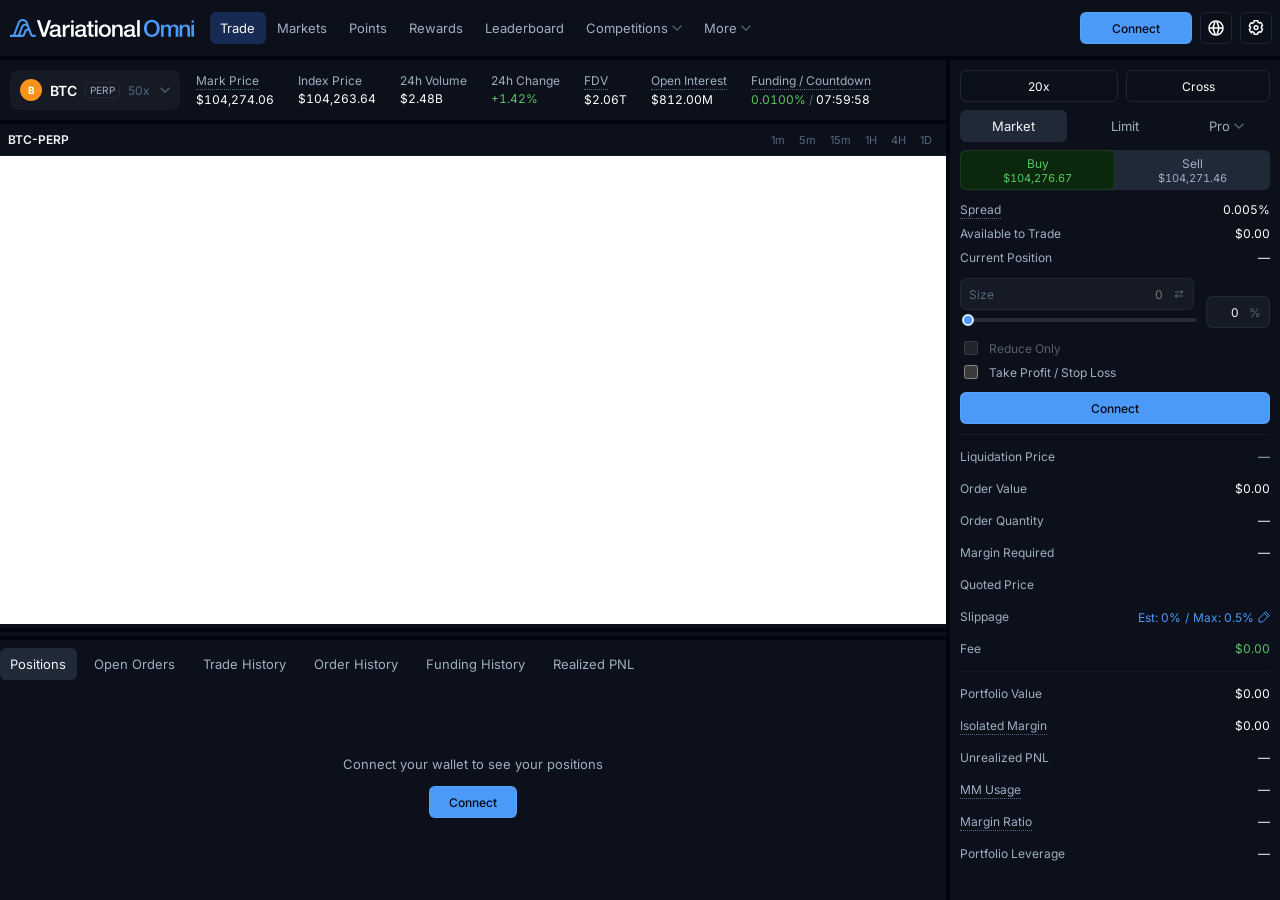
==== index.html @ 60b48836 "first commit" ====
<!doctype html>
<html lang="en">
  <head>
    <meta charset="utf-8" />
    <meta name="viewport" content="width=device-width, initial-scale=1, maximum-scale=1" />
    <title>Variational Omni | Perpetuals and Swaps On-Chain</title>
    <meta name="description" content="Trade perpetuals and swaps on 550+ crypto, stock and commodity markets. Built on-chain with zero trading fees." />
    <link rel="icon" href="/favicon.ico" />
    <link rel="stylesheet" href="/css/app.css" />
  </head>
  <body>
    <div id="app"></div>
    <script type="module" src="/js/app.js?v=3"></script>
  </body> 
</html>
---- css/app.css ----
@font-face {
  font-family: Inter;
  src: url("../fonts/Inter-Variable.woff2") format("woff2");
  font-weight: 300 700;
  font-style: normal;
  font-display: swap;
}

:root {
  --bg: #010612;
  --panel: #0b101b;
  --muted: #151a25;
  --muted-2: #1f2938;
  --line: #151a25;
  --btn-line: #1f2938;
  --text: #ffffff;
  --text-2: #f3f4f7;
  --muted-text: #a0aec0;
  --dim: #55677c;
  --dimmer: #414e61;
  --seg: #6c829d;
  --brand: #4c9af8;
  --brand-2: #5fb1fb;
  --brand-deep: #172a54;
  --green: #56c75d;
  --green-2: #38af40;
  --green-bg: #0b280e;
  --red: #f1787e;
  --red-2: #e33c44;
  --red-bg: #420d10;
  --yellow: #fdc700;
  --input: #151a25;
  --overlay: rgba(0, 0, 0, 0.5);
  --white-8: rgba(255, 255, 255, 0.08);
  --white-12: rgba(255, 255, 255, 0.12);
  color-scheme: dark;
}

* { box-sizing: border-box; }
html, body { margin: 0; height: 100%; }
body {
  font-family: Inter, ui-sans-serif, system-ui, sans-serif;
  background: var(--bg);
  color: var(--text);
  font-size: 13px;
  -webkit-font-smoothing: antialiased;
}
button, input { font-family: inherit; color: inherit; }
button { cursor: pointer; }
button:disabled { cursor: not-allowed; }
a { color: inherit; text-decoration: none; }
img, svg { display: block; }
.num { font-variant-numeric: tabular-nums; }
.up { color: var(--green); }
.down { color: var(--red); }
.hidden { display: none !important; }

.app {
  height: 100dvh;
  display: flex;
  flex-direction: column;
  overflow: hidden;
  background: var(--bg);
}
.shell {
  height: 100dvh;
  display: flex;
  flex-direction: column;
  overflow: auto;
  overscroll-behavior-y: none;
}
.shell::-webkit-scrollbar { width: 0; height: 0; }

nav.top {
  position: sticky;
  top: 0;
  z-index: 20;
  background: var(--panel);
  display: flex;
  align-items: center;
  justify-content: space-between;
  padding: 12px 8px 12px 10px;
  gap: 16px;
  min-height: 56px;
}
.brand-row { display: flex; align-items: center; gap: 16px; min-width: 0; flex: 1; }
.logo-link { display: flex; align-items: center; flex: none; color: var(--text); }
.logo-mark { display: none; width: 35px; height: 24px; color: var(--brand); }
.logo-word { height: 19px; width: 26px; overflow: hidden; color: var(--text); }
.logo-word svg { height: 19px; width: 184px; }
@media (max-width: 767px) {
  .logo-mark { display: block; }
  .logo-word { display: none; }
}
@media (min-width: 1280px) {
  .logo-word { width: auto; }
}

.nav-tabs {
  position: relative;
  display: none;
  align-items: center;
  gap: 2px;
  min-width: 0;
}
@media (min-width: 768px) { .nav-tabs { display: flex; } }
.nav-pill {
  position: absolute;
  top: 0;
  left: 0;
  height: 32px;
  border-radius: 6px;
  background: var(--brand-deep);
  pointer-events: none;
  transition: transform 0.3s ease, width 0.3s ease;
}
.nav-link, .menu-btn, .tab-btn, .seg-btn {
  position: relative;
  height: 32px;
  padding: 6px 10px;
  border: 0;
  background: transparent;
  color: var(--muted-text);
  border-radius: 6px;
  font-size: 13px;
  display: inline-flex;
  align-items: center;
  justify-content: center;
  gap: 4px;
  white-space: nowrap;
}
.nav-link:hover, .menu-btn:hover, .tab-btn:hover, .seg-btn:hover { background: var(--muted); }
.nav-link.active, .tab-btn.active, .seg-btn.active { color: var(--text-2); background: transparent; }
.chev { width: 10px; height: 10px; color: var(--dim); }

.nav-right { display: flex; align-items: center; gap: 8px; flex: none; }
.btn-primary {
  height: 32px;
  min-width: 112px;
  max-width: 180px;
  padding: 0 12px;
  border-radius: 6px;
  border: 1px solid var(--white-8);
  background: var(--brand);
  color: var(--bg);
  font-size: 12px;
  font-weight: 500;
  display: inline-flex;
  align-items: center;
  justify-content: center;
  gap: 6px;
}
.btn-primary:hover { background: var(--brand-2); }
.btn-primary.wide { width: 100%; max-width: none; min-width: 0; }
.icon-btn {
  width: 32px;
  height: 32px;
  border-radius: 6px;
  border: 1px solid var(--btn-line);
  background: transparent;
  color: var(--text);
  display: none;
  align-items: center;
  justify-content: center;
  padding: 0;
}
.icon-btn:hover { background: var(--muted); }
@media (min-width: 768px) { .icon-btn { display: inline-flex; } }
.burger { display: inline-flex; }
@media (min-width: 768px) { .burger { display: none; } }

.menu {
  position: relative;
}
.popover {
  position: absolute;
  top: calc(100% + 6px);
  right: 0;
  z-index: 40;
  min-width: 208px;
  background: var(--bg);
  border: 1px solid var(--line);
  border-radius: 8px;
  padding: 8px;
  display: flex;
  flex-direction: column;
  gap: 2px;
  box-shadow: 0 16px 40px rgba(1, 6, 18, 0.6);
}
.popover.left { left: 0; right: auto; width: 176px; min-width: 176px; }
.popover.wide { width: 280px; }
.popover button, .popover a {
  display: flex;
  align-items: center;
  justify-content: space-between;
  gap: 8px;
  width: 100%;
  text-align: left;
  background: transparent;
  border: 0;
  color: var(--text);
  border-radius: 8px;
  padding: 12px 8px;
  font-size: 12px;
  line-height: 16px;
}
.popover button:hover, .popover a:hover { background: var(--muted-2); }
.ext { width: 12px; height: 12px; color: var(--dimmer); }
.check { color: var(--brand); font-size: 12px; }

.workspace {
  display: flex;
  gap: 4px;
  flex: 1;
  min-height: 0;
  position: relative;
}
.main-col {
  flex: 1;
  min-width: 0;
  display: flex;
  flex-direction: column;
}
.panel {
  background: var(--panel);
  margin-top: 4px;
}
.stats {
  display: flex;
  align-items: center;
  gap: 12px;
  padding: 10px;
  min-height: 60px;
}
.asset-btn {
  height: 40px;
  max-width: 350px;
  border: 0;
  background: var(--muted);
  border-radius: 8px;
  padding: 8px 10px;
  display: flex;
  align-items: center;
  justify-content: space-between;
  gap: 10px;
  min-width: 168px;
  color: var(--text);
}
.asset-btn:hover { background: #1a2130; }
.asset-id { display: flex; align-items: center; gap: 8px; min-width: 0; }
.asset-name { font-size: 14px; font-weight: 600; letter-spacing: -0.01em; }
.tag {
  font-size: 10px;
  line-height: 14px;
  color: var(--muted-text);
  border: 1px solid var(--btn-line);
  border-radius: 4px;
  padding: 0 4px;
  letter-spacing: 0.04em;
}
.tag.soon { color: var(--yellow); border-color: rgba(253, 199, 0, 0.35); }
.lev-tag { font-size: 12px; color: var(--dim); }
.coin {
  width: 22px;
  height: 22px;
  border-radius: 50%;
  display: inline-flex;
  align-items: center;
  justify-content: center;
  font-size: 10px;
  font-weight: 700;
  color: #010612;
  flex: none;
}
.stats-scroll {
  display: flex;
  gap: 24px;
  overflow: auto;
  flex: 1;
  min-width: 0;
  padding: 0 4px;
}
.stats-scroll::-webkit-scrollbar { display: none; }
.stat { display: flex; flex-direction: column; gap: 2px; white-space: nowrap; }
.stat .lbl {
  font-size: 12px;
  line-height: 16px;
  color: var(--muted-text);
}
.stat .lbl.tip { border-bottom: 1px dotted var(--dim); cursor: help; width: fit-content; }
.stat .val { font-size: 12px; line-height: 16px; color: var(--text); }

.chart-block { display: flex; flex-direction: column; }
.chart-frame {
  position: relative;
  width: 100%;
  background: var(--panel);
  display: flex;
  flex-direction: column;
  min-height: 0;
}
#tv-slot { flex: 1; min-height: 0; position: relative; }
.tv-chart { width: 100%; height: 100%; border: 0; display: block; background: var(--panel); }
.chart-missing {
  height: 100%;
  display: flex;
  align-items: center;
  justify-content: center;
  color: var(--dim);
  font-size: 13px;
}
.tf-bar {
  position: relative;
  display: flex;
  align-items: center;
  gap: 2px;
  height: 32px;
  padding: 0 8px;
  flex: none;
  background: var(--panel);
  border-bottom: 1px solid var(--line);
}
.tf-symbol {
  margin-right: auto;
  font-size: 12px;
  font-weight: 600;
  color: var(--text-2);
}
.tf-bar button {
  border: 0;
  background: transparent;
  color: var(--dim);
  font-size: 11px;
  height: 22px;
  padding: 0 6px;
  border-radius: 4px;
}
.tf-bar button.active { color: var(--text-2); background: var(--muted-2); }
.tf-bar button:hover { color: var(--text); }
.resize-h {
  height: 4px;
  margin: 4px 0;
  cursor: ns-resize;
  background: var(--bg);
}
.resize-h:hover { background: var(--dimmer); }

.book {
  padding: 0 0 8px;
  display: flex;
  flex-direction: column;
  flex: 1;
  min-height: 220px;
}
.book-tabs {
  display: flex;
  align-items: center;
  gap: 8px;
  padding: 8px 0;
  position: relative;
}
.tab-pill {
  position: absolute;
  height: 32px;
  border-radius: 6px;
  background: var(--muted-2);
  pointer-events: none;
  transition: transform 0.3s ease, width 0.3s ease;
}
.empty-book {
  flex: 1;
  min-height: 200px;
  display: flex;
  flex-direction: column;
  align-items: center;
  justify-content: center;
  gap: 12px;
  color: var(--muted-text);
  font-size: 13px;
  line-height: 20px;
  text-align: center;
  padding-bottom: 8px;
}
.table-wrap { overflow: auto; padding-bottom: 12px; }
table.grid {
  width: 100%;
  border-collapse: collapse;
  font-size: 12px;
  line-height: 16px;
  white-space: nowrap;
}
table.grid th {
  text-align: right;
  color: var(--dim);
  font-weight: 400;
  padding: 8px 10px;
  border-bottom: 1px solid var(--line);
}
table.grid th:first-child, table.grid td:first-child { text-align: left; }
table.grid td {
  text-align: right;
  padding: 10px;
  border-bottom: 1px solid rgba(21, 26, 37, 0.9);
  color: var(--text-2);
}
table.grid tr:hover td { background: rgba(255, 255, 255, 0.02); }
.row-actions { display: flex; gap: 6px; justify-content: flex-end; }
.linkish {
  background: none;
  border: 0;
  color: var(--brand);
  font-size: 12px;
  padding: 0;
}
.linkish:hover { color: var(--brand-2); }
.linkish.danger { color: var(--red); }

.side {
  display: none;
  width: 15%;
  min-width: 330px;
  flex: none;
  flex-direction: column;
}
@media (min-width: 1024px) { .side { display: flex; } }
.ticket {
  margin-top: 4px;
  background: var(--panel);
  padding: 10px;
  display: flex;
  flex-direction: column;
  gap: 8px;
  flex: 1;
  min-height: 0;
  overflow: auto;
}
.ticket::-webkit-scrollbar { width: 8px; }
.ticket::-webkit-scrollbar-thumb { background: rgba(76, 154, 248, 0.28); border-radius: 8px; }
.pair {
  display: flex;
  gap: 8px;
}
.ghost {
  flex: 1;
  height: 32px;
  border-radius: 6px;
  border: 1px solid var(--btn-line);
  background: transparent;
  color: var(--text);
  font-size: 12px;
}
.ghost:hover { background: var(--muted); }
.seg {
  position: relative;
  display: flex;
  align-items: center;
  gap: 4px;
}
.seg-pill {
  position: absolute;
  top: 0;
  height: 32px;
  border-radius: 6px;
  background: var(--muted-2);
  pointer-events: none;
  transition: transform 0.3s ease, width 0.3s ease;
}
.seg-btn { flex: 1; }
.pro-btn { flex: 1; width: 100%; color: var(--muted-text); }

.bs {
  display: flex;
  background: var(--muted-2);
  border-radius: 6px;
  overflow: hidden;
}
.bs button {
  flex: 1;
  height: 40px;
  border: 1px solid transparent;
  background: transparent;
  display: flex;
  flex-direction: column;
  align-items: center;
  justify-content: center;
  gap: 0;
  font-size: 12px;
  color: var(--muted-text);
  border-radius: 6px;
}
.bs button small { font-size: 11px; font-weight: 400; }
.bs button.buy.on {
  background: var(--green-bg);
  color: var(--green);
  border-color: var(--white-8);
}
.bs button.sell.on {
  background: var(--red-bg);
  color: var(--red);
  border-color: var(--white-8);
}
.kv {
  display: flex;
  align-items: center;
  justify-content: space-between;
  min-height: 24px;
  gap: 8px;
  font-size: 12px;
  line-height: 16px;
}
.kv .k { color: var(--muted-text); }
.kv .k.tip { border-bottom: 1px dotted var(--dim); cursor: help; }
.kv .v { color: var(--text); }

.field {
  height: 32px;
  border-radius: 6px;
  background: var(--input);
  border: 1px solid var(--btn-line);
  display: flex;
  align-items: center;
  gap: 8px;
  padding: 0 8px;
  color: var(--dim);
  font-size: 12px;
}
.field:focus-within { border-color: rgba(76, 154, 248, 0.4); }
.field input {
  flex: 1;
  min-width: 0;
  background: transparent;
  border: 0;
  outline: none;
  text-align: right;
  color: var(--text-2);
  font-size: 12px;
  width: 100%;
}
.unit-swap {
  border: 0;
  background: transparent;
  color: var(--dim);
  padding: 0;
  display: inline-flex;
}
.size-row { display: flex; gap: 12px; align-items: flex-end; }
.slider-col { flex: 1; display: flex; flex-direction: column; gap: 6px; padding-bottom: 4px; }
.pct-field { width: 64px; flex: none; }
input[type="range"] {
  -webkit-appearance: none;
  appearance: none;
  width: 100%;
  height: 4px;
  border-radius: 99px;
  background: linear-gradient(to right, var(--brand) var(--p, 0%), rgba(255,255,255,0.12) var(--p, 0%));
  outline: none;
}
input[type="range"]::-webkit-slider-thumb {
  -webkit-appearance: none;
  width: 12px;
  height: 12px;
  border-radius: 50%;
  background: var(--brand);
  border: 2px solid #dbeafe;
  cursor: pointer;
}
.dots { display: flex; justify-content: space-between; margin-top: -10px; pointer-events: none; }
.dots i {
  width: 6px;
  height: 6px;
  border-radius: 50%;
  background: rgba(255, 255, 255, 0.25);
}
.checks { display: flex; flex-direction: column; }
.check-row {
  min-height: 24px;
  display: flex;
  align-items: center;
  gap: 8px;
  color: var(--muted-text);
  font-size: 12px;
}
.check-row input { accent-color: var(--green-2); width: 14px; height: 14px; }
.check-row.off { opacity: 0.5; }
.divider { border-bottom: 1px solid var(--line); margin: 2px 0; }
.fee { color: var(--green) !important; }
.slip-btn {
  display: inline-flex;
  align-items: center;
  gap: 4px;
  background: none;
  border: 0;
  color: var(--brand);
  font-size: 12px;
  padding: 0;
}
.slip-btn:hover { color: var(--brand-2); }

.page {
  flex: 1;
  padding: 20px 24px 40px;
  background: var(--bg);
}
.page h1 {
  margin: 0 0 6px;
  font-size: 22px;
  font-weight: 600;
  letter-spacing: -0.02em;
}
.sub { color: var(--muted-text); font-size: 13px; line-height: 20px; max-width: 720px; margin: 0 0 18px; }
.stat-cards {
  display: grid;
  grid-template-columns: repeat(4, minmax(0, 1fr));
  gap: 8px;
  margin-bottom: 12px;
}
.card {
  background: var(--panel);
  border-radius: 8px;
  padding: 14px 16px;
}
.card .lbl { color: var(--muted-text); font-size: 12px; }
.card .big { margin-top: 6px; font-size: 18px; font-weight: 600; }
.two {
  display: grid;
  grid-template-columns: 1fr 1fr;
  gap: 8px;
  margin-bottom: 12px;
}
.mini-list { display: flex; flex-direction: column; gap: 8px; margin-top: 10px; }
.mini-row, .mrow {
  display: flex;
  align-items: center;
  justify-content: space-between;
  gap: 8px;
  font-size: 12px;
}
.filters { display: flex; flex-wrap: wrap; gap: 6px; margin: 8px 0 12px; align-items: center; }
.chip {
  height: 28px;
  padding: 0 10px;
  border-radius: 6px;
  border: 1px solid transparent;
  background: transparent;
  color: var(--muted-text);
  font-size: 12px;
}
.chip.on { background: var(--muted-2); color: var(--text-2); }
.chip:hover { background: var(--muted); }
.search {
  height: 32px;
  min-width: 220px;
  background: var(--input);
  border: 1px solid var(--btn-line);
  border-radius: 6px;
  padding: 0 10px;
  color: var(--text);
  font-size: 12px;
  outline: none;
}
.search:focus { border-color: rgba(76, 154, 248, 0.4); }
.spark { width: 84px; height: 28px; }
.pager {
  display: flex;
  justify-content: space-between;
  align-items: center;
  color: var(--dim);
  font-size: 12px;
  padding: 12px 4px;
}
.pager button {
  height: 28px;
  padding: 0 10px;
  border-radius: 6px;
  border: 1px solid var(--btn-line);
  background: transparent;
  color: var(--text);
}
.pager button:disabled { opacity: 0.4; }

.countdown {
  display: flex;
  gap: 10px;
  margin-top: 8px;
}
.count-box {
  background: var(--panel);
  border-radius: 10px;
  min-width: 84px;
  padding: 14px 8px;
  text-align: center;
}
.count-box b { display: block; font-size: 28px; font-weight: 600; letter-spacing: -0.03em; }
.count-box span { color: var(--dim); font-size: 11px; letter-spacing: 0.08em; text-transform: uppercase; }
.tiers { display: grid; grid-template-columns: repeat(7, minmax(0, 1fr)); gap: 8px; }
.tier {
  background: var(--panel);
  border-radius: 10px;
  padding: 14px 12px;
  border: 1px solid transparent;
  text-align: left;
  min-height: 220px;
}
.tier.on { border-color: var(--brand); background: #0e1730; }
.tier .name { font-weight: 600; font-size: 14px; margin-bottom: 12px; }
.tier .meta { color: var(--dim); font-size: 11px; margin-top: 10px; }
.tier .meta b { display: block; color: var(--text-2); font-size: 13px; font-weight: 500; margin-top: 2px; }
.note { color: var(--dim); font-size: 12px; margin-top: 12px; }
.lb-tabs { display: flex; gap: 6px; margin-bottom: 12px; }
.announce { display: flex; flex-direction: column; gap: 8px; max-width: 760px; }
.announce article { background: var(--panel); border-radius: 10px; padding: 16px; }
.announce .tag { margin-bottom: 8px; display: inline-block; }
.announce h3 { margin: 0 0 6px; font-size: 15px; }
.announce p { margin: 0; color: var(--muted-text); font-size: 13px; line-height: 20px; }
.announce time { display: block; margin-top: 8px; color: var(--dim); font-size: 12px; }

.overlay {
  position: fixed;
  inset: 0;
  background: var(--overlay);
  z-index: 50;
  display: flex;
  align-items: center;
  justify-content: center;
  padding: 16px;
}
.modal {
  width: min(560px, 100%);
  background: var(--panel);
  border: 1px solid var(--line);
  border-radius: 16px;
  padding: 16px;
  max-height: min(80vh, 720px);
  display: flex;
  flex-direction: column;
}
.modal.sm { width: min(420px, 100%); }
.modal h2 { margin: 0 0 12px; font-size: 16px; font-weight: 600; }
.modal-head { display: flex; align-items: center; justify-content: space-between; gap: 8px; }
.x {
  width: 28px; height: 28px; border: 0; background: transparent; color: var(--muted-text); border-radius: 6px;
}
.x:hover { background: var(--muted); color: var(--text); }
.market-list { overflow: auto; margin-top: 8px; display: flex; flex-direction: column; }
.market-list button.mrow {
  width: 100%;
  border: 0;
  background: transparent;
  color: inherit;
  border-radius: 8px;
  padding: 8px;
  text-align: left;
}
.market-list button.mrow:hover, .market-list button.mrow.active { background: var(--muted); }
.left-id { display: flex; align-items: center; gap: 8px; }
.star { color: var(--dimmer); background: none; border: 0; padding: 0; font-size: 14px; }
.star.on { color: var(--yellow); }
.wallets { display: flex; flex-direction: column; gap: 6px; }
.wallets button {
  height: 44px;
  border-radius: 8px;
  border: 1px solid var(--btn-line);
  background: var(--bg);
  display: flex;
  align-items: center;
  gap: 10px;
  padding: 0 12px;
  font-size: 13px;
}
.wallets button:hover { border-color: rgba(76, 154, 248, 0.45); }
.wallet-dot { width: 22px; height: 22px; border-radius: 6px; }
.fine { color: var(--dim); font-size: 11px; margin: 10px 0 0; }
.lev-val { font-size: 28px; font-weight: 600; text-align: center; margin: 8px 0 12px; }
.toggle-row {
  display: flex;
  align-items: center;
  justify-content: space-between;
  gap: 12px;
  padding: 8px;
  font-size: 12px;
  color: var(--text-2);
}
.switch {
  width: 32px;
  height: 18px;
  border-radius: 99px;
  border: 0;
  background: var(--dimmer);
  position: relative;
  padding: 0;
}
.switch.on { background: var(--green); }
.switch i {
  position: absolute;
  top: 2px;
  left: 2px;
  width: 14px;
  height: 14px;
  border-radius: 50%;
  background: var(--bg);
  transition: transform 0.15s ease;
}
.switch.on i { transform: translateX(14px); }
.theme-picks { display: flex; gap: 6px; padding: 4px 8px 8px; }
.theme-picks button {
  flex: 1;
  height: 28px;
  border-radius: 6px;
  border: 1px solid var(--btn-line);
  background: transparent;
  color: var(--muted-text);
  font-size: 12px;
}
.theme-picks button.on { background: var(--muted-2); color: var(--text); }

.mobile-bar {
  display: none;
  position: fixed;
  left: 0; right: 0; bottom: 24px;
  z-index: 30;
  justify-content: center;
}
@media (max-width: 1023px) { .mobile-bar { display: flex; } }
.mobile-bar .inner {
  display: flex;
  gap: 12px;
  padding: 12px;
  border-radius: 16px;
  min-width: 300px;
  max-width: 400px;
  margin: 0 16px;
  background: rgba(255, 255, 255, 0.04);
  backdrop-filter: blur(12px);
  flex: 1;
}
.buy-solid, .sell-solid {
  flex: 1;
  height: 40px;
  border-radius: 6px;
  border: 1px solid var(--white-8);
  font-size: 14px;
  font-weight: 600;
}
.buy-solid { background: var(--green-2); color: var(--bg); box-shadow: 0 0 32px rgba(86, 199, 93, 0.25); }
.sell-solid { background: var(--red-2); color: var(--bg); box-shadow: 0 0 32px rgba(241, 120, 126, 0.25); }

.toasts {
  position: fixed;
  right: 16px;
  bottom: 16px;
  z-index: 60;
  display: flex;
  flex-direction: column;
  gap: 8px;
  width: min(360px, calc(100% - 32px));
}
.toast {
  display: flex;
  gap: 8px;
  justify-content: space-between;
  padding: 12px;
  border-radius: 6px;
  border: 1px solid var(--white-8);
  background: #0b280e;
  color: #94e199;
  font-size: 12px;
}
.toast.error { background: var(--red-bg); color: var(--red); }
.toast b { display: block; margin-bottom: 2px; }
.toast button { border: 0; background: none; color: inherit; opacity: 0.8; }

.mobile-drawer {
  position: fixed;
  inset: 0;
  background: rgba(0, 0, 0, 0.55);
  z-index: 45;
  display: flex;
  justify-content: flex-end;
}
.drawer {
  width: min(320px, 88vw);
  height: 100%;
  background: var(--bg);
  border-left: 1px solid var(--line);
  padding: 12px;
  display: flex;
  flex-direction: column;
  gap: 4px;
}
.drawer a, .drawer button.plain {
  text-align: left;
  background: none;
  border: 0;
  color: var(--text);
  padding: 12px 8px;
  border-radius: 8px;
  font-size: 14px;
}
.drawer a:hover, .drawer button.plain:hover { background: var(--muted); }

.light {
  --bg: #f4f7fb;
  --panel: #ffffff;
  --muted: #eef2f7;
  --muted-2: #e4eaf2;
  --line: #e3e8ef;
  --btn-line: #d5deea;
  --text: #010612;
  --text-2: #151a25;
  --muted-text: #1f2938;
  --dim: #55677c;
  --dimmer: #a0aec0;
  --input: #f3f6fa;
  --overlay: rgba(1, 6, 18, 0.35);
}
.light .btn-primary { color: #fff; }
.light .logo-word { color: #010612; }

@media (max-width: 1100px) {
  .stat-cards, .tiers { grid-template-columns: repeat(2, minmax(0, 1fr)); }
  .two { grid-template-columns: 1fr; }
}
@media (max-width: 720px) {
  .page { padding: 16px; }
  .stat-cards, .tiers { grid-template-columns: 1fr; }
}
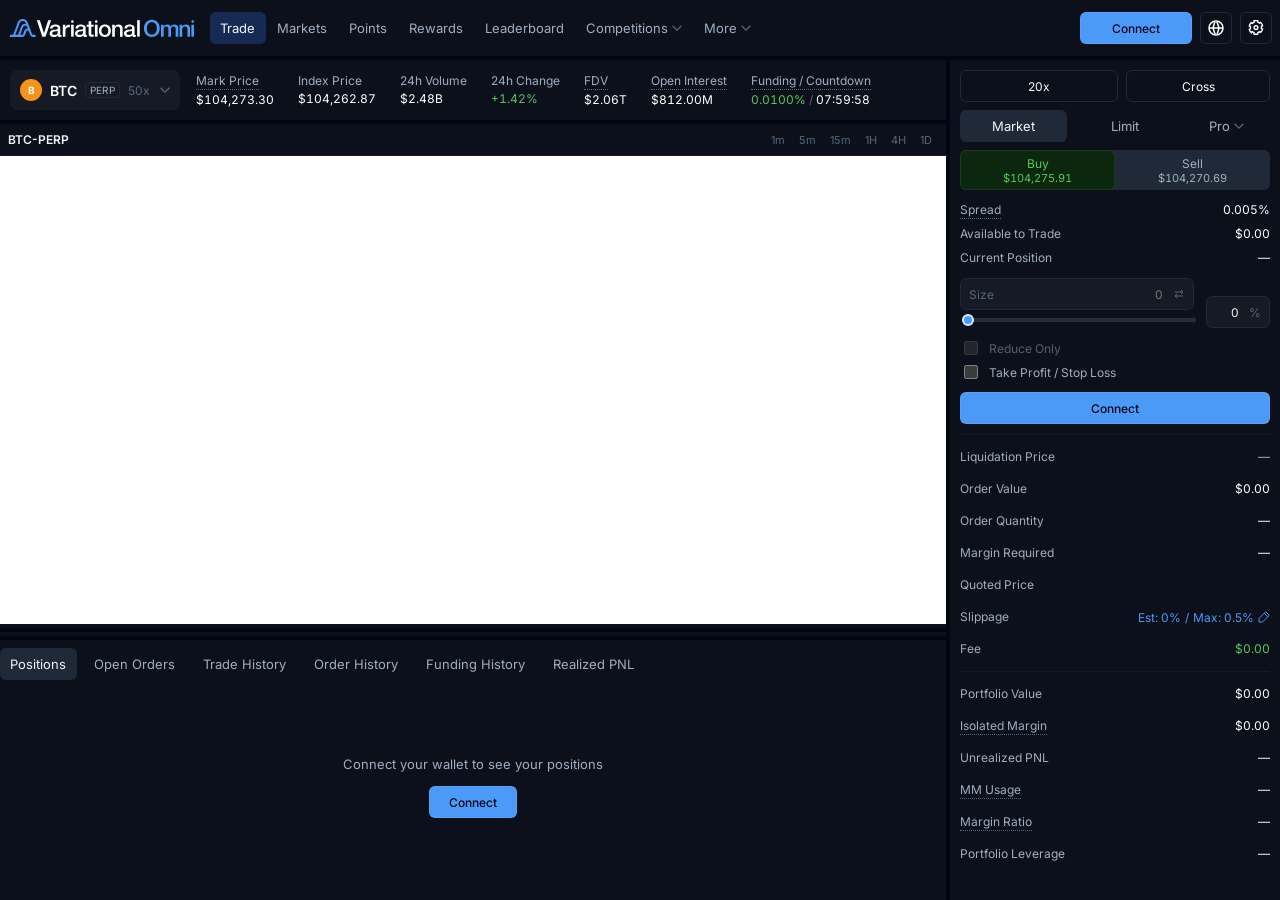
==== commit 70494a6f: "update" ====
--- a/index.html
+++ b/index.html
@@ -6,10 +6,10 @@
     <title>Variational Omni | Perpetuals and Swaps On-Chain</title>
     <meta name="description" content="Trade perpetuals and swaps on 550+ crypto, stock and commodity markets. Built on-chain with zero trading fees." />
     <link rel="icon" href="/favicon.ico" />
-    <link rel="stylesheet" href="/css/app.css" />
+    <link rel="stylesheet" href="/css/app.css?v=4" />
   </head>
   <body>
     <div id="app"></div>
-    <script type="module" src="/js/app.js?v=3"></script>
+    <script type="module" src="/js/app.js?v=4"></script>
   </body> 
 </html>
--- a/css/app.css
+++ b/css/app.css
@@ -752,6 +752,195 @@
   text-align: left;
 }
 .market-list button.mrow:hover, .market-list button.mrow.active { background: var(--muted); }
+
+.modal.picker {
+  width: min(1080px, 100%);
+  max-height: min(86vh, 820px);
+  padding: 12px 12px 10px;
+  gap: 8px;
+  border-radius: 12px;
+  background: var(--panel);
+}
+.picker-search {
+  display: flex;
+  align-items: center;
+  gap: 8px;
+  height: 40px;
+  padding: 0 12px;
+  border-radius: 8px;
+  background: var(--input);
+  border: 1px solid transparent;
+  color: var(--dim);
+}
+.picker-search:focus-within { border-color: rgba(76, 154, 248, 0.4); }
+.picker-search svg { width: 16px; height: 16px; flex: none; }
+.picker-search input {
+  flex: 1;
+  min-width: 0;
+  height: 100%;
+  border: 0;
+  outline: none;
+  background: transparent;
+  color: var(--text);
+  font-size: 14px;
+}
+.picker-search input::placeholder { color: var(--dim); }
+.picker-bar {
+  display: flex;
+  align-items: center;
+  justify-content: space-between;
+  gap: 12px;
+  padding: 0 4px;
+}
+.picker-venues { display: flex; align-items: center; gap: 2px; min-width: 0; }
+.picker-venues button {
+  border: 0;
+  background: transparent;
+  color: var(--dim);
+  font-size: 13px;
+  height: 32px;
+  padding: 0 10px;
+  border-bottom: 2px solid transparent;
+}
+.picker-venues button.on { color: var(--text); border-bottom-color: var(--text); }
+.picker-venues button:hover { color: var(--text); }
+.picker-kinds {
+  display: flex;
+  align-items: center;
+  padding: 2px;
+  border-radius: 8px;
+  border: 1px solid var(--btn-line);
+  background: var(--bg);
+  flex: none;
+}
+.picker-kinds button {
+  border: 0;
+  background: transparent;
+  color: var(--muted-text);
+  height: 28px;
+  padding: 0 14px;
+  border-radius: 6px;
+  font-size: 12px;
+  font-weight: 600;
+  letter-spacing: 0.02em;
+}
+.picker-kinds button.on { background: var(--muted-2); color: var(--text); }
+.picker-sectors {
+  display: flex;
+  gap: 2px;
+  overflow-x: auto;
+  padding: 0 4px 2px;
+}
+.picker-sectors button {
+  border: 0;
+  background: transparent;
+  color: var(--muted-text);
+  height: 28px;
+  padding: 0 10px;
+  border-radius: 6px;
+  font-size: 12px;
+  white-space: nowrap;
+}
+.picker-sectors button.on { background: var(--muted-2); color: var(--text); }
+.picker-sectors button:hover { color: var(--text); }
+.picker-scroll {
+  overflow: auto;
+  flex: 1;
+  min-height: 180px;
+  margin: 0 -4px;
+}
+.picker-table { width: 100%; min-width: 880px; border-collapse: collapse; }
+.picker-table th {
+  position: sticky;
+  top: 0;
+  z-index: 1;
+  background: var(--panel);
+  border-bottom: 1px solid var(--line);
+  padding: 0;
+  font-weight: 500;
+}
+.th-btn {
+  width: 100%;
+  border: 0;
+  background: transparent;
+  color: var(--dim);
+  font-size: 12px;
+  font-weight: 500;
+  display: inline-flex;
+  align-items: center;
+  gap: 4px;
+  padding: 8px 12px;
+}
+.th-btn.right { justify-content: flex-end; }
+.th-btn:hover { color: var(--text-2); }
+.sort-ico { width: 10px; height: 12px; flex: none; }
+.sort-ico path { fill: var(--dimmer); }
+.sort-ico path.on { fill: var(--text); }
+.picker-table td {
+  padding: 9px 12px;
+  text-align: right;
+  font-size: 13px;
+  white-space: nowrap;
+  border-bottom: 1px solid transparent;
+}
+.picker-table td:first-child { text-align: left; }
+.picker-row { cursor: pointer; }
+.picker-row:hover, .picker-row.on { background: var(--muted); }
+.picker-empty { text-align: center !important; color: var(--dim); padding: 28px 12px !important; }
+.asset-cell { display: flex; align-items: center; gap: 8px; min-width: 240px; }
+.asset-cell b { font-weight: 600; letter-spacing: -0.01em; }
+.asset-cell .dot { color: var(--dimmer); font-size: 10px; }
+.tag.tf {
+  color: #8ee0a4;
+  background: #102818;
+  border-color: transparent;
+  letter-spacing: 0;
+  padding: 1px 6px;
+}
+.coin.flag { background: transparent; font-size: 16px; }
+.star-btn {
+  width: 18px;
+  height: 18px;
+  padding: 0;
+  border: 0;
+  background: transparent;
+  color: var(--dimmer);
+  display: inline-flex;
+  align-items: center;
+  justify-content: center;
+  flex: none;
+}
+.star-btn svg { width: 14px; height: 14px; }
+.star-btn.on { color: var(--yellow); }
+.star-btn:hover { color: var(--yellow); }
+.chg { display: inline-flex; align-items: center; justify-content: flex-end; gap: 4px; }
+.dash { color: var(--dim); }
+.picker-foot {
+  display: flex;
+  align-items: center;
+  justify-content: space-between;
+  gap: 12px;
+  padding-top: 8px;
+  border-top: 1px solid var(--line);
+}
+.picker-hints { display: flex; flex-wrap: wrap; align-items: center; gap: 14px; color: var(--dim); font-size: 12px; }
+.hint { display: inline-flex; align-items: center; gap: 6px; }
+.kbd {
+  display: inline-flex;
+  align-items: center;
+  justify-content: center;
+  min-width: 20px;
+  height: 20px;
+  padding: 0 5px;
+  border-radius: 4px;
+  border: 1px solid var(--btn-line);
+  background: var(--muted);
+  color: var(--muted-text);
+  font-family: inherit;
+  font-size: 11px;
+}
+.picker-view { min-width: 96px; color: #fff; }
+.light .tag.tf { color: #17803a; background: #e7f6ea; }
 .left-id { display: flex; align-items: center; gap: 8px; }
 .star { color: var(--dimmer); background: none; border: 0; padding: 0; font-size: 14px; }
 .star.on { color: var(--yellow); }
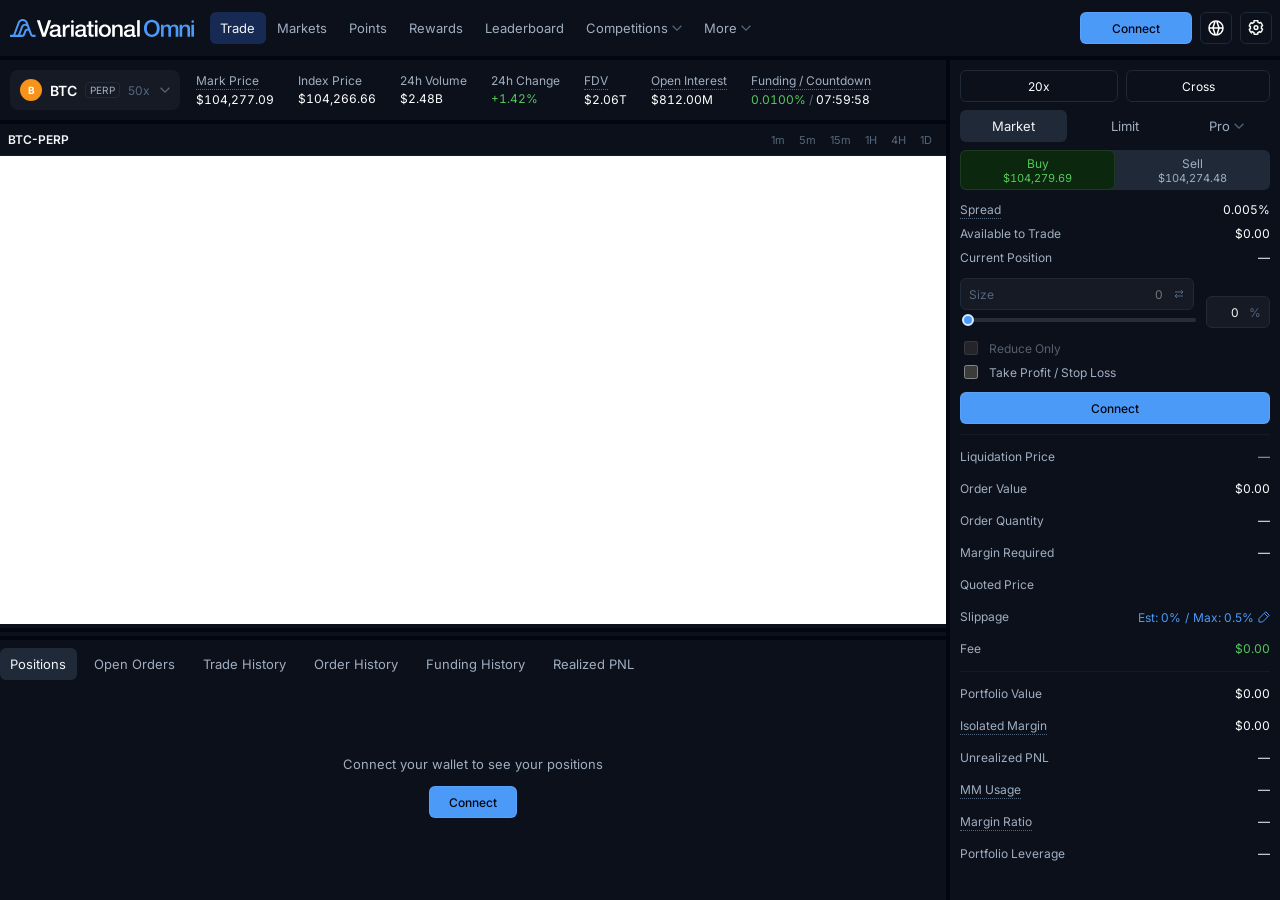
==== commit a24cc9b1: "update" ====
--- a/index.html
+++ b/index.html
@@ -6,10 +6,10 @@
     <title>Variational Omni | Perpetuals and Swaps On-Chain</title>
     <meta name="description" content="Trade perpetuals and swaps on 550+ crypto, stock and commodity markets. Built on-chain with zero trading fees." />
     <link rel="icon" href="/favicon.ico" />
-    <link rel="stylesheet" href="/css/app.css?v=4" />
+    <link rel="stylesheet" href="/css/app.css?v=5" />
   </head>
   <body>
     <div id="app"></div>
-    <script type="module" src="/js/app.js?v=4"></script>
+    <script type="module" src="/js/app.js?v=5"></script>
   </body> 
 </html>
--- a/css/app.css
+++ b/css/app.css
@@ -766,6 +766,7 @@
   align-items: center;
   gap: 8px;
   height: 40px;
+  flex: none;
   padding: 0 12px;
   border-radius: 8px;
   background: var(--input);
@@ -790,6 +791,7 @@
   align-items: center;
   justify-content: space-between;
   gap: 12px;
+  flex: none;
   padding: 0 4px;
 }
 .picker-venues { display: flex; align-items: center; gap: 2px; min-width: 0; }
@@ -828,8 +830,11 @@
 .picker-sectors {
   display: flex;
   gap: 2px;
+  flex: none;
+  height: 32px;
   overflow-x: auto;
-  padding: 0 4px 2px;
+  overflow-y: hidden;
+  padding: 0 4px;
 }
 .picker-sectors button {
   border: 0;
@@ -897,7 +902,7 @@
   letter-spacing: 0;
   padding: 1px 6px;
 }
-.coin.flag { background: transparent; font-size: 16px; }
+.flag-ico { width: 22px; height: 22px; border-radius: 50%; flex: none; }
 .star-btn {
   width: 18px;
   height: 18px;
@@ -920,6 +925,7 @@
   align-items: center;
   justify-content: space-between;
   gap: 12px;
+  flex: none;
   padding-top: 8px;
   border-top: 1px solid var(--line);
 }
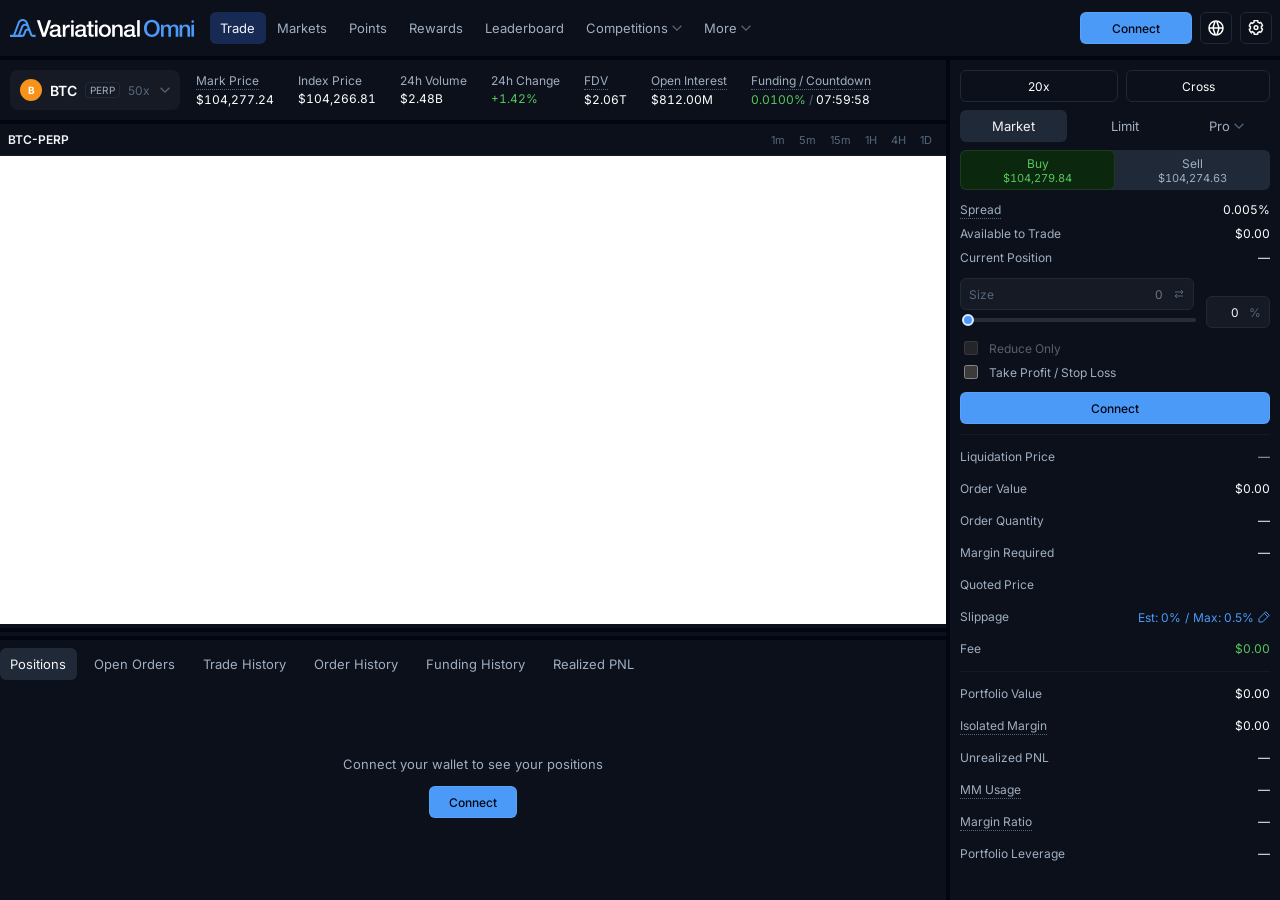
==== commit 09fc52c5: "update" ====
--- a/index.html
+++ b/index.html
@@ -6,10 +6,10 @@
     <title>Variational Omni | Perpetuals and Swaps On-Chain</title>
     <meta name="description" content="Trade perpetuals and swaps on 550+ crypto, stock and commodity markets. Built on-chain with zero trading fees." />
     <link rel="icon" href="/favicon.ico" />
-    <link rel="stylesheet" href="/css/app.css?v=5" />
+    <link rel="stylesheet" href="/css/app.css?v=6" />
   </head>
   <body>
     <div id="app"></div>
-    <script type="module" src="/js/app.js?v=5"></script>
+    <script type="module" src="/js/app.js?v=6"></script>
   </body> 
 </html>
--- a/css/app.css
+++ b/css/app.css
@@ -271,6 +271,16 @@
   font-weight: 700;
   color: #010612;
   flex: none;
+  overflow: hidden;
+}
+.coin.logo { background: transparent; }
+.coin.logo img,
+.coin svg.token-logo {
+  width: 100%;
+  height: 100%;
+  flex: none;
+  object-fit: cover;
+  display: block;
 }
 .stats-scroll {
   display: flex;
@@ -902,7 +912,6 @@
   letter-spacing: 0;
   padding: 1px 6px;
 }
-.flag-ico { width: 22px; height: 22px; border-radius: 50%; flex: none; }
 .star-btn {
   width: 18px;
   height: 18px;
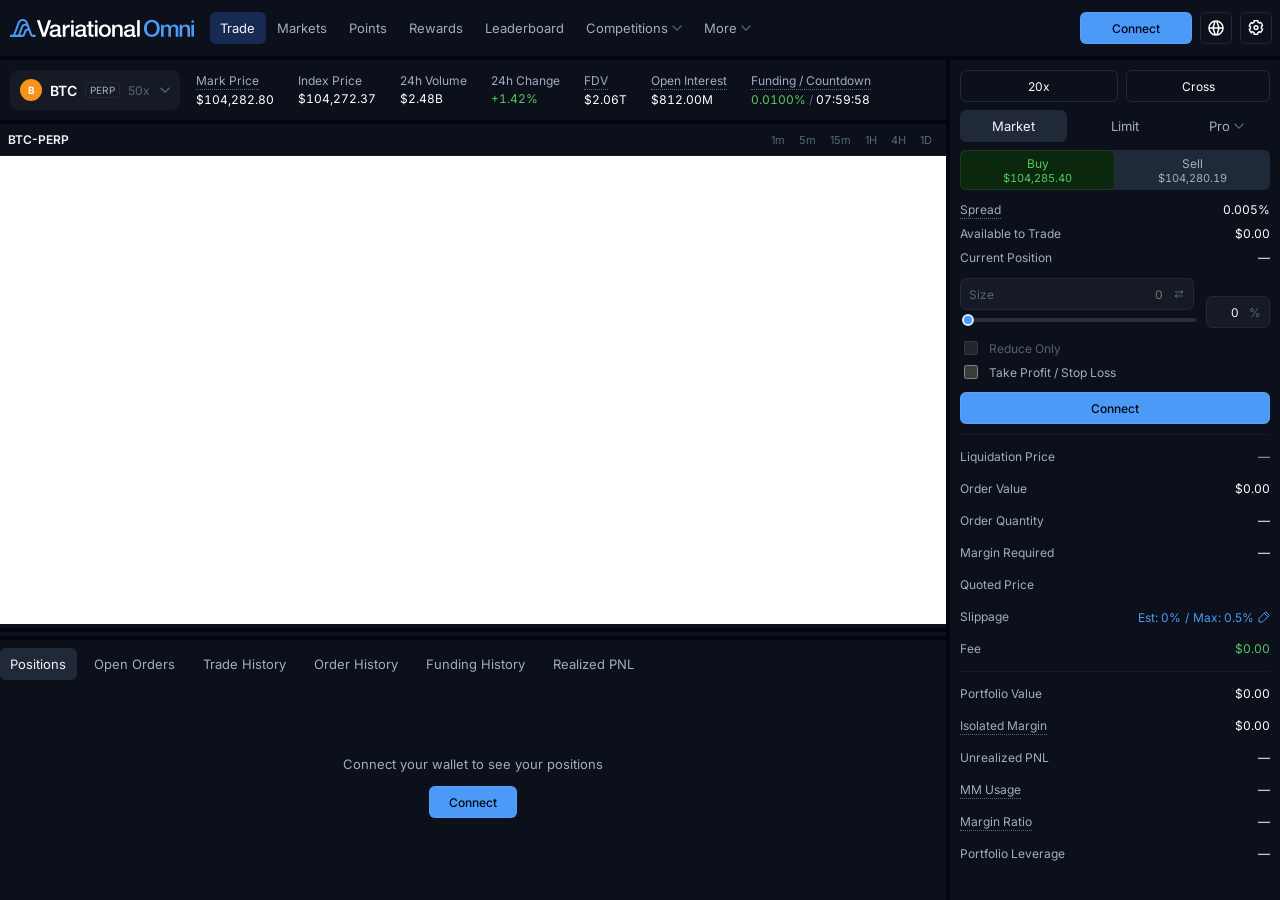
==== commit 9e15c8e1: "update" ====
--- a/index.html
+++ b/index.html
@@ -6,10 +6,10 @@
     <title>Variational Omni | Perpetuals and Swaps On-Chain</title>
     <meta name="description" content="Trade perpetuals and swaps on 550+ crypto, stock and commodity markets. Built on-chain with zero trading fees." />
     <link rel="icon" href="/favicon.ico" />
-    <link rel="stylesheet" href="/css/app.css?v=6" />
+    <link rel="stylesheet" href="/css/app.css?v=7" />
   </head>
   <body>
     <div id="app"></div>
-    <script type="module" src="/js/app.js?v=6"></script>
+    <script type="module" src="/js/app.js?v=7"></script>
   </body> 
 </html>
--- a/css/app.css
+++ b/css/app.css
@@ -972,7 +972,8 @@
   font-size: 13px;
 }
 .wallets button:hover { border-color: rgba(76, 154, 248, 0.45); }
-.wallet-dot { width: 22px; height: 22px; border-radius: 6px; }
+.wallet-icon { width: 22px; height: 22px; flex: none; display: inline-flex; }
+.wallet-icon svg { width: 22px; height: 22px; }
 .fine { color: var(--dim); font-size: 11px; margin: 10px 0 0; }
 .lev-val { font-size: 28px; font-weight: 600; text-align: center; margin: 8px 0 12px; }
 .toggle-row {
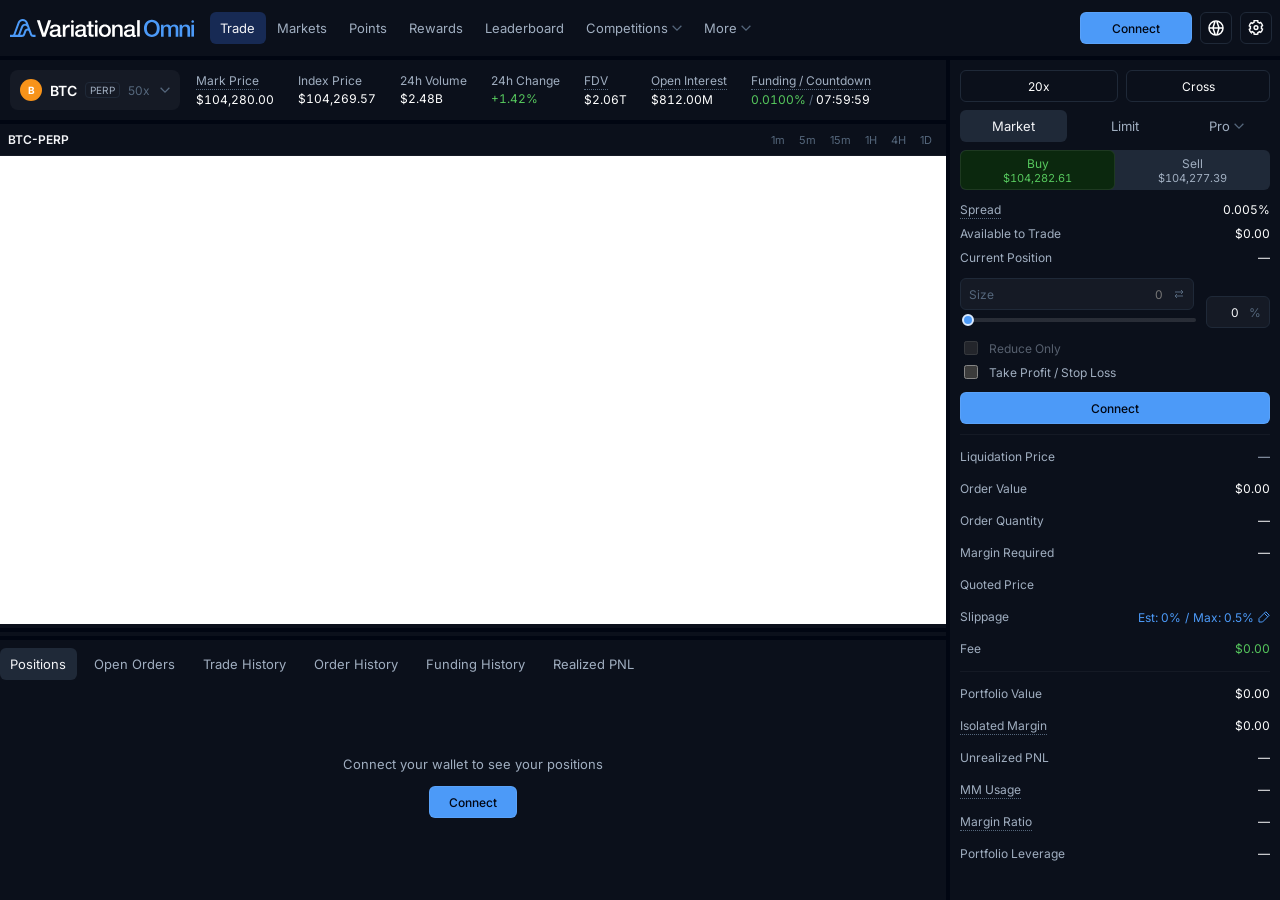
==== commit 80195280: "update" ====
--- a/index.html
+++ b/index.html
@@ -12,4 +12,4 @@
     <div id="app"></div>
     <script type="module" src="/js/app.js?v=7"></script>
   </body> 
-</html>
+</html> 
